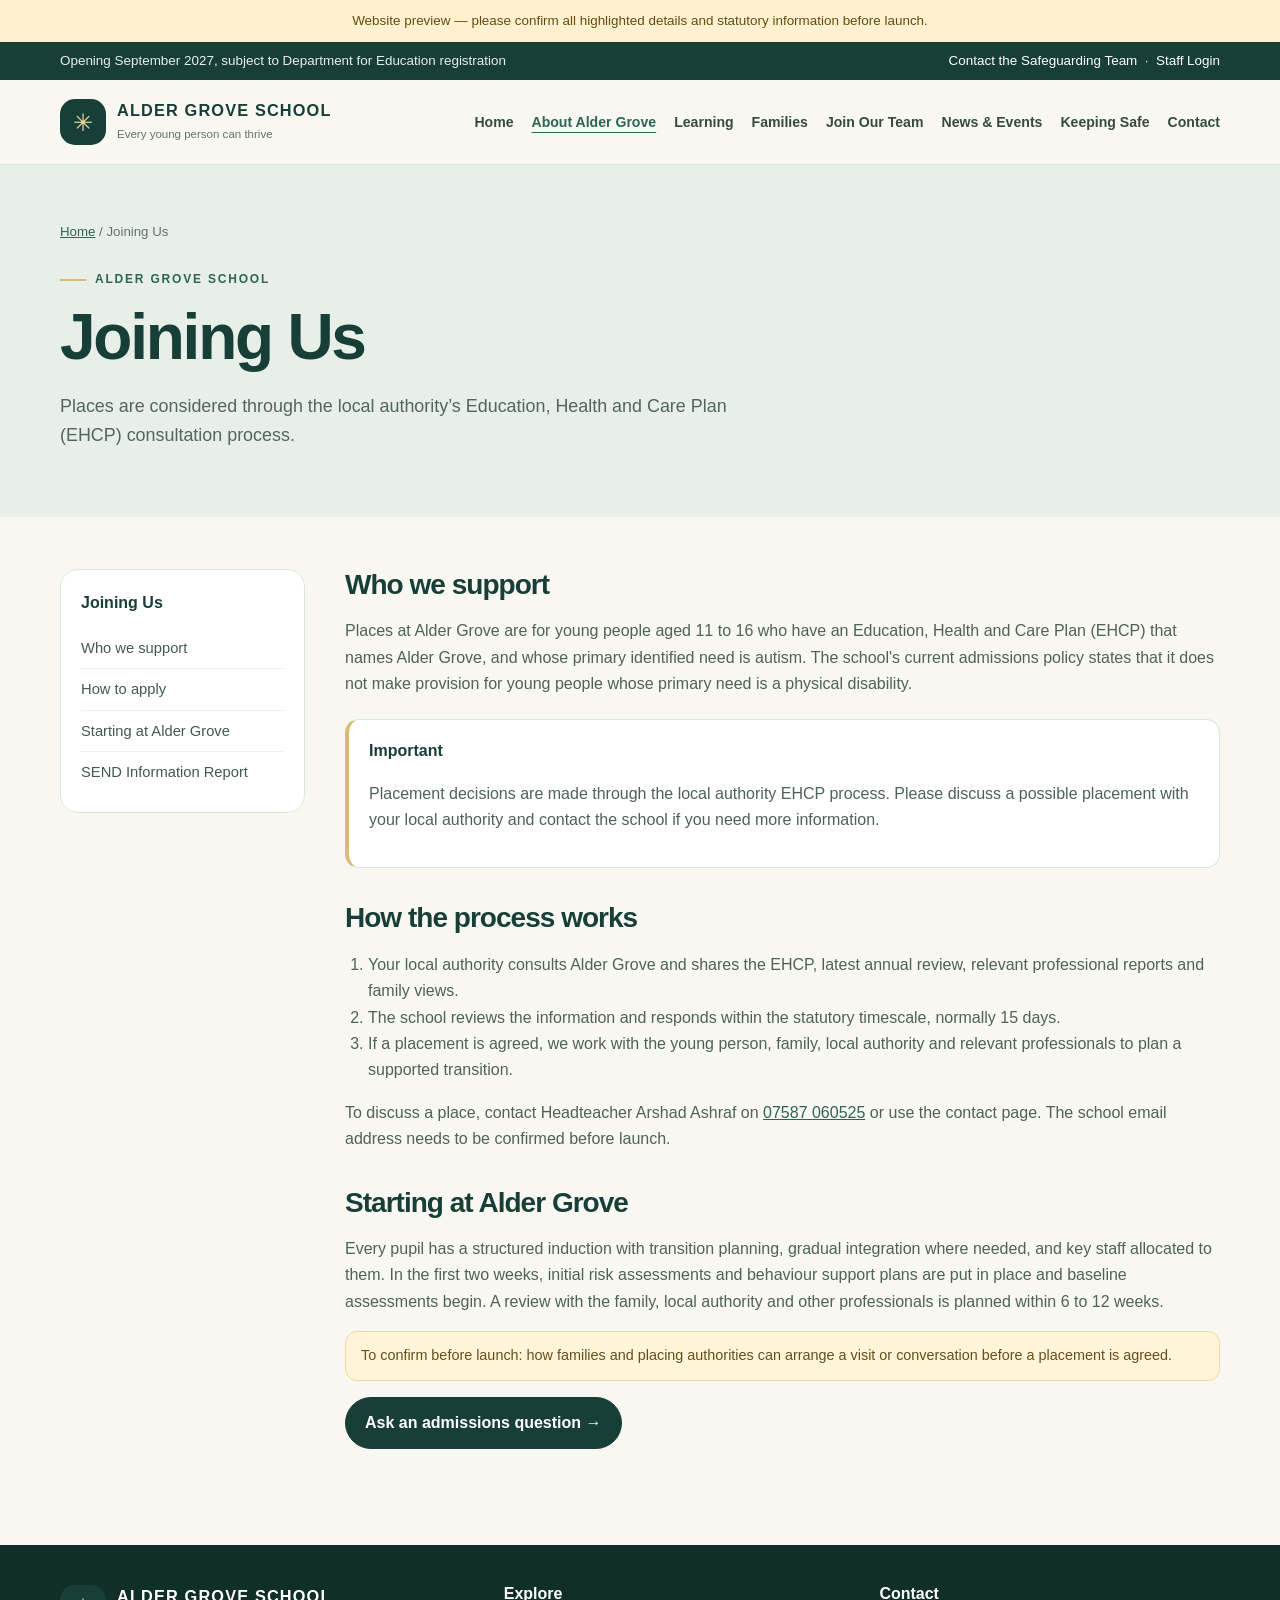
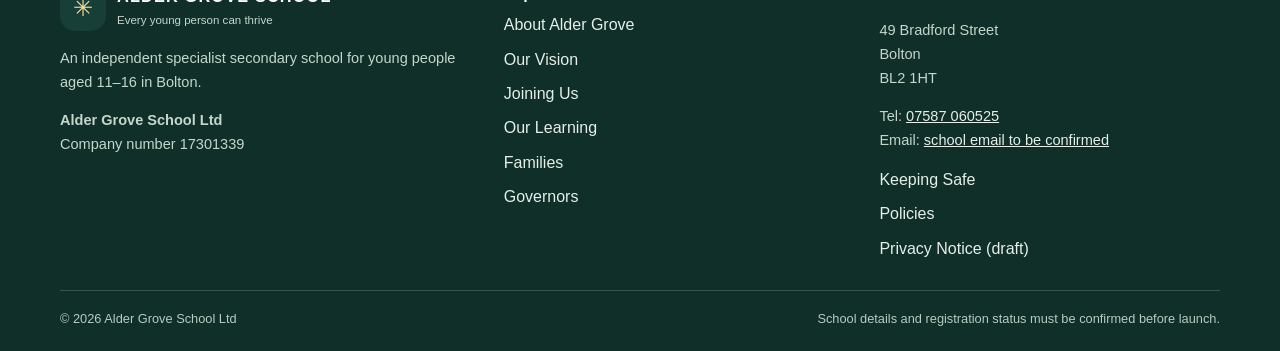
==== admissions.html @ fd889851 "Add files via upload" ====
<!doctype html><html lang="en-GB"><head><meta charset="utf-8"><meta name="viewport" content="width=device-width, initial-scale=1"><meta name="description" content="Alder Grove School in Bolton."><meta name="theme-color" content="#173f37"><title>Joining Us | Alder Grove School</title><link rel="stylesheet" href="style.css"></head><body><a class="skip" href="#main">Skip to main content</a>
<div class="notice">Website preview — please confirm all highlighted details and statutory information before launch.</div>
<div class="topbar"><div class="wrap"><span>Opening September 2027, subject to Department for Education registration</span><span><a href="keeping-safe.html">Contact the Safeguarding Team</a> &nbsp;·&nbsp; <a href="careers.html">Staff Login</a></span></div></div>
<header class="header"><div class="wrap nav">
<a class="brand" href="index.html" aria-label="Alder Grove School home"><span class="crest" aria-hidden="true">✳</span><span><strong>ALDER GROVE SCHOOL</strong><small>Every young person can thrive</small></span></a>
<nav class="navlinks" id="navlinks" aria-label="Main navigation"><a href="index.html">Home</a><a href="our-school.html" aria-current="page">About Alder Grove</a><a href="learning.html">Learning</a><a href="families.html">Families</a><a href="careers.html">Join Our Team</a><a href="news.html">News & Events</a><a href="keeping-safe.html">Keeping Safe</a><a href="contact.html">Contact</a></nav>
<button class="menu-btn" id="menu-btn" aria-expanded="false" aria-controls="navlinks">Menu</button>
</div></header><section class="page-hero"><div class="wrap"><div class="breadcrumbs"><a href="index.html">Home</a> / Joining Us</div><span class="eyebrow">Alder Grove School</span><h1>Joining Us</h1><p class="lead">Places are considered through the local authority’s Education, Health and Care Plan (EHCP) consultation process.</p></div></section><main id="main"><div class="wrap page-layout"><aside class="sidebar"><strong>Joining Us</strong><a href="#eligibility">Who we support</a><a href="#process">How to apply</a><a href="#starting">Starting at Alder Grove</a><a href="policies.html#send">SEND Information Report</a></aside><article class="prose"><h2 id="eligibility">Who we support</h2><p>Places at Alder Grove are for young people aged 11 to 16 who have an Education, Health and Care Plan (EHCP) that names Alder Grove, and whose primary identified need is autism. The school's current admissions policy states that it does not make provision for young people whose primary need is a physical disability.</p><div class="callout"><strong>Important</strong><p>Placement decisions are made through the local authority EHCP process. Please discuss a possible placement with your local authority and contact the school if you need more information.</p></div><h2 id="process">How the process works</h2><ol><li>Your local authority consults Alder Grove and shares the EHCP, latest annual review, relevant professional reports and family views.</li><li>The school reviews the information and responds within the statutory timescale, normally 15 days.</li><li>If a placement is agreed, we work with the young person, family, local authority and relevant professionals to plan a supported transition.</li></ol><p>To discuss a place, contact Headteacher Arshad Ashraf on <a href="tel:07587060525">07587 060525</a> or use the contact page. The school email address needs to be confirmed before launch.</p><h2 id="starting">Starting at Alder Grove</h2><p>Every pupil has a structured induction with transition planning, gradual integration where needed, and key staff allocated to them. In the first two weeks, initial risk assessments and behaviour support plans are put in place and baseline assessments begin. A review with the family, local authority and other professionals is planned within 6 to 12 weeks.</p><div class="placeholder">To confirm before launch: how families and placing authorities can arrange a visit or conversation before a placement is agreed.</div><p><a class="btn" href="contact.html">Ask an admissions question →</a></p></article></div></main><footer class="footer"><div class="wrap">
<div class="footer-grid">
<div><a class="brand" href="index.html"><span class="crest" aria-hidden="true">✳</span><span><strong>ALDER GROVE SCHOOL</strong><small>Every young person can thrive</small></span></a><p>An independent specialist secondary school for young people aged 11–16 in Bolton.</p><p><strong>Alder Grove School Ltd</strong><br>Company number 17301339</p></div>
<div><h3>Explore</h3><div class="footer-links"><a href="our-school.html">About Alder Grove</a><a href="vision.html">Our Vision</a><a href="admissions.html">Joining Us</a><a href="learning.html">Our Learning</a><a href="families.html">Families</a><a href="governors.html">Governors</a></div></div>
<div><h3>Contact</h3><p>49 Bradford Street<br>Bolton<br>BL2 1HT</p><p>Tel: <a href="tel:07587060525">07587 060525</a><br>Email: <a href="contact.html">school email to be confirmed</a></p><div class="footer-links"><a href="keeping-safe.html">Keeping Safe</a><a href="policies.html">Policies</a><a href="privacy.html">Privacy Notice (draft)</a></div></div>
</div><div class="footer-bottom"><span>© <span id="year"></span> Alder Grove School Ltd</span><span>School details and registration status must be confirmed before launch.</span></div></div></footer>
<script>
const b=document.getElementById('menu-btn'),n=document.getElementById('navlinks');
if(b&&n){b.addEventListener('click',()=>{const o=n.classList.toggle('open');b.setAttribute('aria-expanded',String(o));});n.querySelectorAll('a').forEach(a=>a.addEventListener('click',()=>{n.classList.remove('open');b.setAttribute('aria-expanded','false')}));}
document.getElementById('year').textContent=new Date().getFullYear();
</script></body></html>
---- style.css ----
:root{--forest:#173f37;--green:#2d6557;--sage:#e8efe9;--cream:#f8f7f1;--gold:#d9bb76;--ink:#20332e;--muted:#62736c;--white:#fff;--line:#dce5dd;--radius:22px;--shadow:0 18px 45px rgba(23,63,55,.09)}
*{box-sizing:border-box}html{scroll-behavior:smooth}body{margin:0;background:var(--cream);color:var(--ink);font:16px/1.65 -apple-system,BlinkMacSystemFont,"Segoe UI",Roboto,Arial,sans-serif}a{color:var(--green)}a:focus-visible,button:focus-visible{outline:3px solid var(--gold);outline-offset:3px}.wrap{width:min(1160px,calc(100% - 40px));margin:auto}.notice{background:#fff1cf;color:#654b12;text-align:center;padding:10px 18px;font-size:.84rem}.topbar{background:var(--forest);color:#e7efe9;font-size:.84rem}.topbar .wrap{display:flex;justify-content:space-between;gap:12px;flex-wrap:wrap;padding:8px 0}.topbar a{color:#fff;text-decoration:none}.header{position:sticky;top:0;z-index:20;background:rgba(248,247,241,.97);backdrop-filter:blur(12px);border-bottom:1px solid var(--line)}.nav{display:flex;align-items:center;justify-content:space-between;gap:20px;min-height:84px}.brand{display:flex;align-items:center;gap:11px;text-decoration:none;min-width:0}.crest{width:46px;height:46px;border-radius:15px;background:var(--forest);display:grid;place-items:center;color:#f0d99b;font-size:1.5rem;flex:none}.brand strong{display:block;color:var(--forest);font-size:1.02rem;letter-spacing:.07em;line-height:1.2}.brand small{display:block;color:var(--muted);font-size:.72rem;margin-top:4px}.navlinks{display:flex;align-items:center;gap:18px}.navlinks a{font-size:.88rem;font-weight:700;color:#354a42;text-decoration:none}.navlinks a:hover,.navlinks a[aria-current=page]{color:var(--green);text-decoration:underline;text-underline-offset:5px}.menu-btn{display:none;background:transparent;border:1px solid var(--line);border-radius:12px;padding:9px 12px;font:inherit;font-weight:700;color:var(--forest)}.btn{display:inline-flex;align-items:center;justify-content:center;gap:8px;background:var(--forest);color:#fff!important;text-decoration:none;border:1px solid var(--forest);border-radius:999px;padding:12px 19px;font-weight:750}.btn:hover{background:var(--green)}.btn.light{background:transparent;color:var(--forest)!important;border-color:#c8d6cb}.btn.gold{background:var(--gold);border-color:var(--gold);color:var(--forest)!important}.hero{padding:62px 0 70px}.hero-grid{display:grid;grid-template-columns:1.05fr .95fr;align-items:center;gap:48px}.eyebrow{display:inline-flex;gap:9px;align-items:center;text-transform:uppercase;letter-spacing:.15em;font-size:.75rem;font-weight:850;color:var(--green)}.eyebrow:before{content:"";width:26px;height:2px;background:var(--gold)}h1,h2,h3{color:var(--forest);line-height:1.12;letter-spacing:-.035em;margin-top:0}h1{font-size:clamp(2.8rem,5.6vw,5rem);margin:18px 0 20px}h1 em{font-style:normal;color:#668b7a}h2{font-size:clamp(2rem,3.8vw,3.1rem);margin:13px 0 18px}h3{font-size:1.2rem;margin-bottom:9px}.lead{font-size:1.12rem;color:#52665e;max-width:690px}.hero-actions{display:flex;gap:12px;flex-wrap:wrap;margin-top:28px}.hero-image{min-height:420px;border-radius:32px;overflow:hidden;position:relative;background:linear-gradient(140deg,#cbdccf,#91b1a0);box-shadow:var(--shadow)}.hero-image img{width:100%;height:100%;min-height:420px;object-fit:cover;display:block}.hero-image:after{content:"";position:absolute;inset:35% 0 0;background:linear-gradient(transparent,rgba(13,43,35,.62))}.image-label{position:absolute;bottom:22px;left:23px;right:23px;z-index:1;color:#fff}.image-label strong{display:block;font-size:1.25rem}.image-label span{font-size:.9rem}.quicklinks{background:#fff;border-block:1px solid var(--line)}.quicklinks .wrap{display:grid;grid-template-columns:repeat(4,1fr);gap:12px;padding:19px 0}.quicklinks a{display:flex;justify-content:center;align-items:center;gap:8px;border:1px solid var(--line);border-radius:14px;padding:13px 10px;text-decoration:none;font-weight:750;color:var(--forest);font-size:.92rem}.quicklinks a:hover{background:var(--sage)}.latest{padding:24px 0}.latest-card{display:flex;gap:18px;align-items:flex-start;background:#fff;border:1px solid var(--line);border-left:5px solid var(--gold);padding:22px 24px;border-radius:17px}.latest-card strong{display:block;color:var(--forest);font-size:1.08rem}.latest-card p{margin:5px 0 0;color:var(--muted)}.latest-icon{font-size:1.5rem;color:#9d7c36}.section{padding:74px 0}.section.sage{background:var(--sage)}.section.white{background:#fff}.section-head{max-width:700px;margin:0 auto 35px;text-align:center}.section-head p{color:var(--muted)}.cards{display:grid;grid-template-columns:repeat(3,1fr);gap:17px}.card{background:#fff;border:1px solid var(--line);border-radius:var(--radius);padding:26px;box-shadow:0 5px 20px rgba(23,63,55,.025)}.card .icon{width:48px;height:48px;display:grid;place-items:center;border-radius:15px;background:var(--sage);color:var(--forest);font-size:1.35rem;margin-bottom:18px}.card p{color:var(--muted);margin-bottom:0}.values{display:grid;grid-template-columns:repeat(5,1fr);gap:12px}.value{background:#fff;border:1px solid var(--line);border-radius:18px;padding:20px 16px}.value .number{font-size:.75rem;font-weight:850;color:#9a7b39;letter-spacing:.12em}.value h3{margin:9px 0;font-size:1.08rem}.value p{font-size:.88rem;color:var(--muted);margin:0}.split{display:grid;grid-template-columns:.9fr 1.1fr;gap:45px;align-items:center}.split-img{min-height:340px;border-radius:28px;overflow:hidden;background:#d4e2d6}.split-img img{width:100%;height:100%;min-height:340px;object-fit:cover;display:block}.split-copy p{color:var(--muted)}.checklist{list-style:none;padding:0;display:grid;gap:12px}.checklist li{display:flex;gap:10px}.checklist li:before{content:"✓";display:grid;place-items:center;flex:none;width:23px;height:23px;background:var(--sage);border-radius:50%;color:var(--forest);font-weight:800}.cta{background:var(--forest);color:#fff;border-radius:28px;padding:36px;display:flex;justify-content:space-between;gap:24px;align-items:center}.cta h2{color:#fff;margin-bottom:10px}.cta p{color:#d4e1d9;margin:0;max-width:700px}.page-hero{background:var(--sage);padding:56px 0 48px}.page-hero h1{font-size:clamp(2.5rem,5vw,4.3rem);margin:12px 0 14px}.breadcrumbs{font-size:.83rem;color:var(--muted);margin-bottom:20px}.breadcrumbs a{color:var(--green)}.page-layout{display:grid;grid-template-columns:245px 1fr;gap:40px;padding:52px 0 80px}.sidebar{align-self:start;position:sticky;top:110px;background:#fff;border:1px solid var(--line);border-radius:18px;padding:20px}.sidebar strong{display:block;color:var(--forest);margin-bottom:12px}.sidebar a{display:block;padding:8px 0;color:#435a50;text-decoration:none;font-size:.92rem;border-bottom:1px solid #edf1ed}.sidebar a:last-child{border:0}.sidebar a:hover{color:var(--green)}.prose{min-width:0}.prose h2{font-size:1.75rem;margin-top:34px}.prose h2:first-child{margin-top:0}.prose h3{margin-top:25px}.prose p,.prose li{color:#4e6259}.prose ul,.prose ol{padding-left:23px}.callout{background:#fff;border:1px solid var(--line);border-left:4px solid var(--gold);border-radius:14px;padding:18px 20px;margin:22px 0}.callout strong{color:var(--forest)}.placeholder{background:#fff4d8;border:1px solid #ead9a6;color:#644f1d;border-radius:12px;padding:12px 15px;font-size:.9rem}.contact-grid{display:grid;grid-template-columns:.8fr 1.2fr;gap:35px}.contact-item{display:flex;gap:13px;margin:20px 0}.contact-item .icon{width:40px;height:40px;display:grid;place-items:center;background:var(--sage);border-radius:13px;flex:none}.contact-item strong{display:block;color:var(--forest)}.contact-item span{color:var(--muted)}form{background:#fff;border:1px solid var(--line);border-radius:22px;padding:26px;box-shadow:var(--shadow)}.form-grid{display:grid;grid-template-columns:1fr 1fr;gap:15px}label{display:block;font-size:.88rem;font-weight:750;color:var(--forest);margin-bottom:6px}input,textarea,select{width:100%;font:inherit;border:1px solid #cedbd1;background:#fcfdfb;border-radius:11px;padding:12px;color:var(--ink)}textarea{min-height:120px;resize:vertical}.full{grid-column:1/-1}.form-note{font-size:.8rem;color:var(--muted)}.map{width:100%;height:310px;border:0;border-radius:20px}.footer{background:#102f29;color:#e6eee8;padding:40px 0 22px}.footer-grid{display:grid;grid-template-columns:1.2fr 1fr 1fr;gap:35px;padding-bottom:28px}.footer .brand strong{color:#fff}.footer .brand small{color:#c5d6cb}.footer p,.footer li{color:#c5d6cb;font-size:.91rem}.footer a{color:#e6eee8}.footer h3{color:#fff;font-size:1rem;letter-spacing:0}.footer-links{display:grid;gap:8px}.footer-links a{text-decoration:none}.footer-bottom{border-top:1px solid rgba(255,255,255,.17);padding-top:17px;display:flex;justify-content:space-between;gap:15px;flex-wrap:wrap;color:#b7cbc0;font-size:.8rem}.skip{position:absolute;left:-999px;top:8px;background:#fff;color:#000;padding:10px;z-index:100}.skip:focus{left:10px}.muted{color:var(--muted)}.small{font-size:.88rem}.doc-list{display:grid;grid-template-columns:repeat(2,1fr);gap:12px}.doc{display:flex;align-items:center;justify-content:space-between;gap:12px;border:1px solid var(--line);background:#fff;padding:15px 17px;border-radius:13px;color:var(--forest);text-decoration:none;font-weight:700}.doc span{font-size:.8rem;color:var(--muted);font-weight:500}.doc.disabled{opacity:.7;cursor:default}.tag{display:inline-block;background:#e7eee8;color:var(--forest);padding:5px 10px;border-radius:999px;font-size:.78rem;font-weight:800}
@media(max-width:950px){.navlinks{gap:10px}.navlinks a{font-size:.8rem}.cards{grid-template-columns:1fr 1fr}.values{grid-template-columns:repeat(3,1fr)}.page-layout{grid-template-columns:210px 1fr;gap:25px}}
@media(max-width:760px){.wrap{width:calc(100% - 30px)}.nav{min-height:74px}.menu-btn{display:block}.navlinks{display:none;position:absolute;top:100%;left:0;right:0;padding:16px 20px 22px;background:var(--cream);border-bottom:1px solid var(--line);align-items:stretch;flex-direction:column;gap:0}.navlinks.open{display:flex}.navlinks a{padding:10px 0;border-bottom:1px solid var(--line);font-size:.95rem}.hero{padding:40px 0 48px}.hero-grid,.split,.contact-grid{grid-template-columns:1fr;gap:28px}.hero-image,.hero-image img{min-height:320px}.quicklinks .wrap{grid-template-columns:1fr 1fr}.section{padding:55px 0}.cards{grid-template-columns:1fr}.values{grid-template-columns:1fr 1fr}.cta{align-items:flex-start;flex-direction:column;padding:27px}.page-layout{grid-template-columns:1fr;padding-top:28px}.sidebar{position:static}.sidebar a{display:inline-block;margin-right:12px;border:0}.footer-grid{grid-template-columns:1fr 1fr}.footer-grid>div:first-child{grid-column:1/-1}.doc-list{grid-template-columns:1fr}}
@media(max-width:480px){.topbar .wrap{font-size:.75rem}.brand strong{font-size:.86rem}.brand small{font-size:.66rem}.crest{width:40px;height:40px}.quicklinks a{font-size:.83rem;padding:11px 6px}.values{grid-template-columns:1fr}.form-grid{grid-template-columns:1fr}.full{grid-column:auto}.footer-grid{grid-template-columns:1fr}.footer-grid>div:first-child{grid-column:auto}.latest-card{padding:17px}.page-hero{padding:38px 0}.page-hero h1{font-size:2.65rem}}
@media(prefers-reduced-motion:reduce){html{scroll-behavior:auto}}
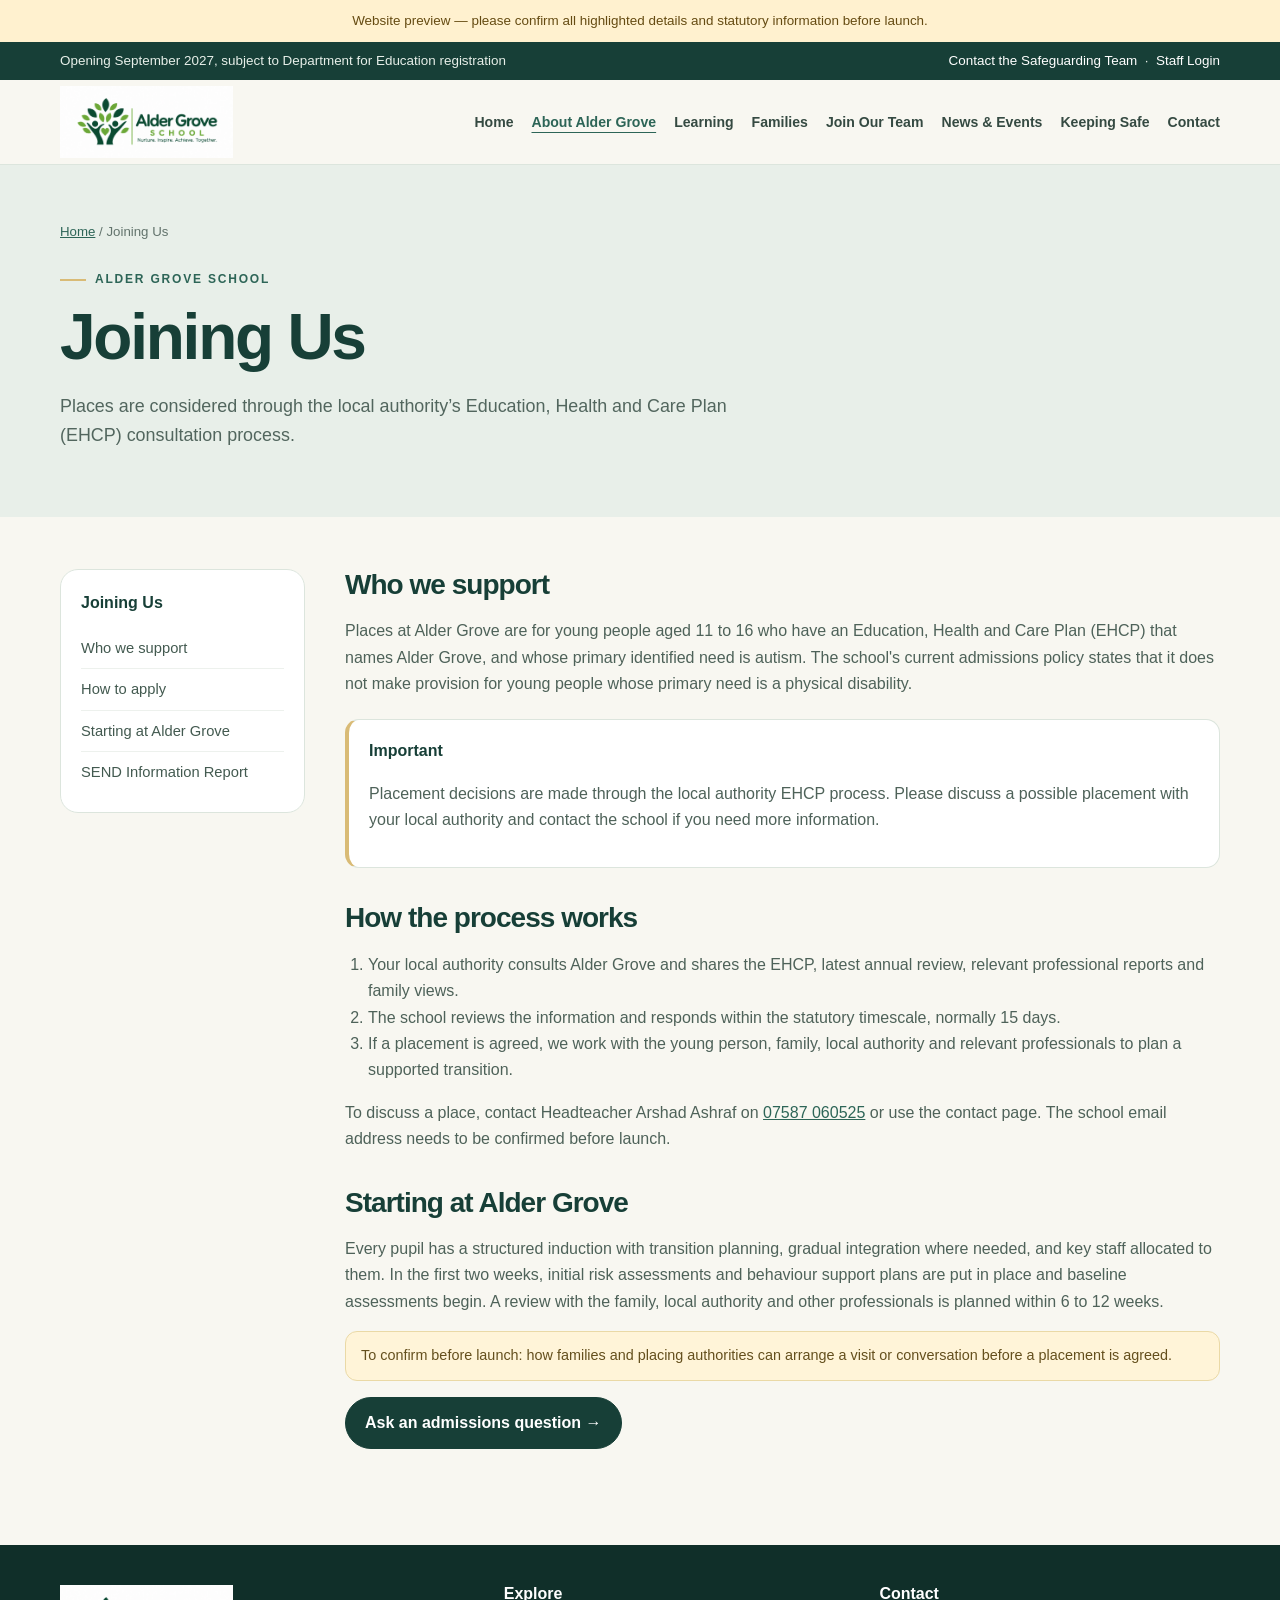
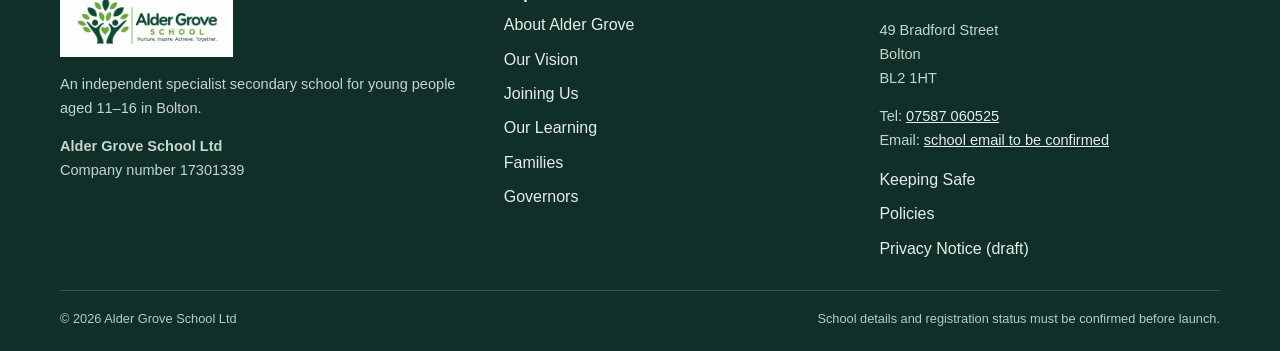
==== commit cd3b3755: "Add files via upload" ====
--- a/admissions.html
+++ b/admissions.html
@@ -2,12 +2,12 @@
 <div class="notice">Website preview — please confirm all highlighted details and statutory information before launch.</div>
 <div class="topbar"><div class="wrap"><span>Opening September 2027, subject to Department for Education registration</span><span><a href="keeping-safe.html">Contact the Safeguarding Team</a> &nbsp;·&nbsp; <a href="careers.html">Staff Login</a></span></div></div>
 <header class="header"><div class="wrap nav">
-<a class="brand" href="index.html" aria-label="Alder Grove School home"><span class="crest" aria-hidden="true">✳</span><span><strong>ALDER GROVE SCHOOL</strong><small>Every young person can thrive</small></span></a>
+<a class="brand" href="index.html" aria-label="Alder Grove School home"><img class="school-logo" src="alder-grove-logo.jpg" alt="Alder Grove School — Nurture. Inspire. Achieve. Together."></a>
 <nav class="navlinks" id="navlinks" aria-label="Main navigation"><a href="index.html">Home</a><a href="our-school.html" aria-current="page">About Alder Grove</a><a href="learning.html">Learning</a><a href="families.html">Families</a><a href="careers.html">Join Our Team</a><a href="news.html">News & Events</a><a href="keeping-safe.html">Keeping Safe</a><a href="contact.html">Contact</a></nav>
 <button class="menu-btn" id="menu-btn" aria-expanded="false" aria-controls="navlinks">Menu</button>
 </div></header><section class="page-hero"><div class="wrap"><div class="breadcrumbs"><a href="index.html">Home</a> / Joining Us</div><span class="eyebrow">Alder Grove School</span><h1>Joining Us</h1><p class="lead">Places are considered through the local authority’s Education, Health and Care Plan (EHCP) consultation process.</p></div></section><main id="main"><div class="wrap page-layout"><aside class="sidebar"><strong>Joining Us</strong><a href="#eligibility">Who we support</a><a href="#process">How to apply</a><a href="#starting">Starting at Alder Grove</a><a href="policies.html#send">SEND Information Report</a></aside><article class="prose"><h2 id="eligibility">Who we support</h2><p>Places at Alder Grove are for young people aged 11 to 16 who have an Education, Health and Care Plan (EHCP) that names Alder Grove, and whose primary identified need is autism. The school's current admissions policy states that it does not make provision for young people whose primary need is a physical disability.</p><div class="callout"><strong>Important</strong><p>Placement decisions are made through the local authority EHCP process. Please discuss a possible placement with your local authority and contact the school if you need more information.</p></div><h2 id="process">How the process works</h2><ol><li>Your local authority consults Alder Grove and shares the EHCP, latest annual review, relevant professional reports and family views.</li><li>The school reviews the information and responds within the statutory timescale, normally 15 days.</li><li>If a placement is agreed, we work with the young person, family, local authority and relevant professionals to plan a supported transition.</li></ol><p>To discuss a place, contact Headteacher Arshad Ashraf on <a href="tel:07587060525">07587 060525</a> or use the contact page. The school email address needs to be confirmed before launch.</p><h2 id="starting">Starting at Alder Grove</h2><p>Every pupil has a structured induction with transition planning, gradual integration where needed, and key staff allocated to them. In the first two weeks, initial risk assessments and behaviour support plans are put in place and baseline assessments begin. A review with the family, local authority and other professionals is planned within 6 to 12 weeks.</p><div class="placeholder">To confirm before launch: how families and placing authorities can arrange a visit or conversation before a placement is agreed.</div><p><a class="btn" href="contact.html">Ask an admissions question →</a></p></article></div></main><footer class="footer"><div class="wrap">
 <div class="footer-grid">
-<div><a class="brand" href="index.html"><span class="crest" aria-hidden="true">✳</span><span><strong>ALDER GROVE SCHOOL</strong><small>Every young person can thrive</small></span></a><p>An independent specialist secondary school for young people aged 11–16 in Bolton.</p><p><strong>Alder Grove School Ltd</strong><br>Company number 17301339</p></div>
+<div><a class="brand" href="index.html"><img class="school-logo" src="alder-grove-logo.jpg" alt="Alder Grove School — Nurture. Inspire. Achieve. Together."></a><p>An independent specialist secondary school for young people aged 11–16 in Bolton.</p><p><strong>Alder Grove School Ltd</strong><br>Company number 17301339</p></div>
 <div><h3>Explore</h3><div class="footer-links"><a href="our-school.html">About Alder Grove</a><a href="vision.html">Our Vision</a><a href="admissions.html">Joining Us</a><a href="learning.html">Our Learning</a><a href="families.html">Families</a><a href="governors.html">Governors</a></div></div>
 <div><h3>Contact</h3><p>49 Bradford Street<br>Bolton<br>BL2 1HT</p><p>Tel: <a href="tel:07587060525">07587 060525</a><br>Email: <a href="contact.html">school email to be confirmed</a></p><div class="footer-links"><a href="keeping-safe.html">Keeping Safe</a><a href="policies.html">Policies</a><a href="privacy.html">Privacy Notice (draft)</a></div></div>
 </div><div class="footer-bottom"><span>© <span id="year"></span> Alder Grove School Ltd</span><span>School details and registration status must be confirmed before launch.</span></div></div></footer>
--- a/style.css
+++ b/style.css
@@ -1,6 +1,6 @@
 :root{--forest:#173f37;--green:#2d6557;--sage:#e8efe9;--cream:#f8f7f1;--gold:#d9bb76;--ink:#20332e;--muted:#62736c;--white:#fff;--line:#dce5dd;--radius:22px;--shadow:0 18px 45px rgba(23,63,55,.09)}
-*{box-sizing:border-box}html{scroll-behavior:smooth}body{margin:0;background:var(--cream);color:var(--ink);font:16px/1.65 -apple-system,BlinkMacSystemFont,"Segoe UI",Roboto,Arial,sans-serif}a{color:var(--green)}a:focus-visible,button:focus-visible{outline:3px solid var(--gold);outline-offset:3px}.wrap{width:min(1160px,calc(100% - 40px));margin:auto}.notice{background:#fff1cf;color:#654b12;text-align:center;padding:10px 18px;font-size:.84rem}.topbar{background:var(--forest);color:#e7efe9;font-size:.84rem}.topbar .wrap{display:flex;justify-content:space-between;gap:12px;flex-wrap:wrap;padding:8px 0}.topbar a{color:#fff;text-decoration:none}.header{position:sticky;top:0;z-index:20;background:rgba(248,247,241,.97);backdrop-filter:blur(12px);border-bottom:1px solid var(--line)}.nav{display:flex;align-items:center;justify-content:space-between;gap:20px;min-height:84px}.brand{display:flex;align-items:center;gap:11px;text-decoration:none;min-width:0}.crest{width:46px;height:46px;border-radius:15px;background:var(--forest);display:grid;place-items:center;color:#f0d99b;font-size:1.5rem;flex:none}.brand strong{display:block;color:var(--forest);font-size:1.02rem;letter-spacing:.07em;line-height:1.2}.brand small{display:block;color:var(--muted);font-size:.72rem;margin-top:4px}.navlinks{display:flex;align-items:center;gap:18px}.navlinks a{font-size:.88rem;font-weight:700;color:#354a42;text-decoration:none}.navlinks a:hover,.navlinks a[aria-current=page]{color:var(--green);text-decoration:underline;text-underline-offset:5px}.menu-btn{display:none;background:transparent;border:1px solid var(--line);border-radius:12px;padding:9px 12px;font:inherit;font-weight:700;color:var(--forest)}.btn{display:inline-flex;align-items:center;justify-content:center;gap:8px;background:var(--forest);color:#fff!important;text-decoration:none;border:1px solid var(--forest);border-radius:999px;padding:12px 19px;font-weight:750}.btn:hover{background:var(--green)}.btn.light{background:transparent;color:var(--forest)!important;border-color:#c8d6cb}.btn.gold{background:var(--gold);border-color:var(--gold);color:var(--forest)!important}.hero{padding:62px 0 70px}.hero-grid{display:grid;grid-template-columns:1.05fr .95fr;align-items:center;gap:48px}.eyebrow{display:inline-flex;gap:9px;align-items:center;text-transform:uppercase;letter-spacing:.15em;font-size:.75rem;font-weight:850;color:var(--green)}.eyebrow:before{content:"";width:26px;height:2px;background:var(--gold)}h1,h2,h3{color:var(--forest);line-height:1.12;letter-spacing:-.035em;margin-top:0}h1{font-size:clamp(2.8rem,5.6vw,5rem);margin:18px 0 20px}h1 em{font-style:normal;color:#668b7a}h2{font-size:clamp(2rem,3.8vw,3.1rem);margin:13px 0 18px}h3{font-size:1.2rem;margin-bottom:9px}.lead{font-size:1.12rem;color:#52665e;max-width:690px}.hero-actions{display:flex;gap:12px;flex-wrap:wrap;margin-top:28px}.hero-image{min-height:420px;border-radius:32px;overflow:hidden;position:relative;background:linear-gradient(140deg,#cbdccf,#91b1a0);box-shadow:var(--shadow)}.hero-image img{width:100%;height:100%;min-height:420px;object-fit:cover;display:block}.hero-image:after{content:"";position:absolute;inset:35% 0 0;background:linear-gradient(transparent,rgba(13,43,35,.62))}.image-label{position:absolute;bottom:22px;left:23px;right:23px;z-index:1;color:#fff}.image-label strong{display:block;font-size:1.25rem}.image-label span{font-size:.9rem}.quicklinks{background:#fff;border-block:1px solid var(--line)}.quicklinks .wrap{display:grid;grid-template-columns:repeat(4,1fr);gap:12px;padding:19px 0}.quicklinks a{display:flex;justify-content:center;align-items:center;gap:8px;border:1px solid var(--line);border-radius:14px;padding:13px 10px;text-decoration:none;font-weight:750;color:var(--forest);font-size:.92rem}.quicklinks a:hover{background:var(--sage)}.latest{padding:24px 0}.latest-card{display:flex;gap:18px;align-items:flex-start;background:#fff;border:1px solid var(--line);border-left:5px solid var(--gold);padding:22px 24px;border-radius:17px}.latest-card strong{display:block;color:var(--forest);font-size:1.08rem}.latest-card p{margin:5px 0 0;color:var(--muted)}.latest-icon{font-size:1.5rem;color:#9d7c36}.section{padding:74px 0}.section.sage{background:var(--sage)}.section.white{background:#fff}.section-head{max-width:700px;margin:0 auto 35px;text-align:center}.section-head p{color:var(--muted)}.cards{display:grid;grid-template-columns:repeat(3,1fr);gap:17px}.card{background:#fff;border:1px solid var(--line);border-radius:var(--radius);padding:26px;box-shadow:0 5px 20px rgba(23,63,55,.025)}.card .icon{width:48px;height:48px;display:grid;place-items:center;border-radius:15px;background:var(--sage);color:var(--forest);font-size:1.35rem;margin-bottom:18px}.card p{color:var(--muted);margin-bottom:0}.values{display:grid;grid-template-columns:repeat(5,1fr);gap:12px}.value{background:#fff;border:1px solid var(--line);border-radius:18px;padding:20px 16px}.value .number{font-size:.75rem;font-weight:850;color:#9a7b39;letter-spacing:.12em}.value h3{margin:9px 0;font-size:1.08rem}.value p{font-size:.88rem;color:var(--muted);margin:0}.split{display:grid;grid-template-columns:.9fr 1.1fr;gap:45px;align-items:center}.split-img{min-height:340px;border-radius:28px;overflow:hidden;background:#d4e2d6}.split-img img{width:100%;height:100%;min-height:340px;object-fit:cover;display:block}.split-copy p{color:var(--muted)}.checklist{list-style:none;padding:0;display:grid;gap:12px}.checklist li{display:flex;gap:10px}.checklist li:before{content:"✓";display:grid;place-items:center;flex:none;width:23px;height:23px;background:var(--sage);border-radius:50%;color:var(--forest);font-weight:800}.cta{background:var(--forest);color:#fff;border-radius:28px;padding:36px;display:flex;justify-content:space-between;gap:24px;align-items:center}.cta h2{color:#fff;margin-bottom:10px}.cta p{color:#d4e1d9;margin:0;max-width:700px}.page-hero{background:var(--sage);padding:56px 0 48px}.page-hero h1{font-size:clamp(2.5rem,5vw,4.3rem);margin:12px 0 14px}.breadcrumbs{font-size:.83rem;color:var(--muted);margin-bottom:20px}.breadcrumbs a{color:var(--green)}.page-layout{display:grid;grid-template-columns:245px 1fr;gap:40px;padding:52px 0 80px}.sidebar{align-self:start;position:sticky;top:110px;background:#fff;border:1px solid var(--line);border-radius:18px;padding:20px}.sidebar strong{display:block;color:var(--forest);margin-bottom:12px}.sidebar a{display:block;padding:8px 0;color:#435a50;text-decoration:none;font-size:.92rem;border-bottom:1px solid #edf1ed}.sidebar a:last-child{border:0}.sidebar a:hover{color:var(--green)}.prose{min-width:0}.prose h2{font-size:1.75rem;margin-top:34px}.prose h2:first-child{margin-top:0}.prose h3{margin-top:25px}.prose p,.prose li{color:#4e6259}.prose ul,.prose ol{padding-left:23px}.callout{background:#fff;border:1px solid var(--line);border-left:4px solid var(--gold);border-radius:14px;padding:18px 20px;margin:22px 0}.callout strong{color:var(--forest)}.placeholder{background:#fff4d8;border:1px solid #ead9a6;color:#644f1d;border-radius:12px;padding:12px 15px;font-size:.9rem}.contact-grid{display:grid;grid-template-columns:.8fr 1.2fr;gap:35px}.contact-item{display:flex;gap:13px;margin:20px 0}.contact-item .icon{width:40px;height:40px;display:grid;place-items:center;background:var(--sage);border-radius:13px;flex:none}.contact-item strong{display:block;color:var(--forest)}.contact-item span{color:var(--muted)}form{background:#fff;border:1px solid var(--line);border-radius:22px;padding:26px;box-shadow:var(--shadow)}.form-grid{display:grid;grid-template-columns:1fr 1fr;gap:15px}label{display:block;font-size:.88rem;font-weight:750;color:var(--forest);margin-bottom:6px}input,textarea,select{width:100%;font:inherit;border:1px solid #cedbd1;background:#fcfdfb;border-radius:11px;padding:12px;color:var(--ink)}textarea{min-height:120px;resize:vertical}.full{grid-column:1/-1}.form-note{font-size:.8rem;color:var(--muted)}.map{width:100%;height:310px;border:0;border-radius:20px}.footer{background:#102f29;color:#e6eee8;padding:40px 0 22px}.footer-grid{display:grid;grid-template-columns:1.2fr 1fr 1fr;gap:35px;padding-bottom:28px}.footer .brand strong{color:#fff}.footer .brand small{color:#c5d6cb}.footer p,.footer li{color:#c5d6cb;font-size:.91rem}.footer a{color:#e6eee8}.footer h3{color:#fff;font-size:1rem;letter-spacing:0}.footer-links{display:grid;gap:8px}.footer-links a{text-decoration:none}.footer-bottom{border-top:1px solid rgba(255,255,255,.17);padding-top:17px;display:flex;justify-content:space-between;gap:15px;flex-wrap:wrap;color:#b7cbc0;font-size:.8rem}.skip{position:absolute;left:-999px;top:8px;background:#fff;color:#000;padding:10px;z-index:100}.skip:focus{left:10px}.muted{color:var(--muted)}.small{font-size:.88rem}.doc-list{display:grid;grid-template-columns:repeat(2,1fr);gap:12px}.doc{display:flex;align-items:center;justify-content:space-between;gap:12px;border:1px solid var(--line);background:#fff;padding:15px 17px;border-radius:13px;color:var(--forest);text-decoration:none;font-weight:700}.doc span{font-size:.8rem;color:var(--muted);font-weight:500}.doc.disabled{opacity:.7;cursor:default}.tag{display:inline-block;background:#e7eee8;color:var(--forest);padding:5px 10px;border-radius:999px;font-size:.78rem;font-weight:800}
+*{box-sizing:border-box}html{scroll-behavior:smooth}body{margin:0;background:var(--cream);color:var(--ink);font:16px/1.65 -apple-system,BlinkMacSystemFont,"Segoe UI",Roboto,Arial,sans-serif}a{color:var(--green)}a:focus-visible,button:focus-visible{outline:3px solid var(--gold);outline-offset:3px}.wrap{width:min(1160px,calc(100% - 40px));margin:auto}.notice{background:#fff1cf;color:#654b12;text-align:center;padding:10px 18px;font-size:.84rem}.topbar{background:var(--forest);color:#e7efe9;font-size:.84rem}.topbar .wrap{display:flex;justify-content:space-between;gap:12px;flex-wrap:wrap;padding:8px 0}.topbar a{color:#fff;text-decoration:none}.header{position:sticky;top:0;z-index:20;background:rgba(248,247,241,.97);backdrop-filter:blur(12px);border-bottom:1px solid var(--line)}.nav{display:flex;align-items:center;justify-content:space-between;gap:20px;min-height:84px}.brand{display:flex;align-items:center;gap:11px;text-decoration:none;min-width:0}.school-logo{display:block;width:clamp(190px,22vw,270px);height:auto;max-height:72px;object-fit:contain;object-position:left center;flex:none}.brand strong{display:block;color:var(--forest);font-size:1.02rem;letter-spacing:.07em;line-height:1.2}.brand small{display:block;color:var(--muted);font-size:.72rem;margin-top:4px}.navlinks{display:flex;align-items:center;gap:18px}.navlinks a{font-size:.88rem;font-weight:700;color:#354a42;text-decoration:none}.navlinks a:hover,.navlinks a[aria-current=page]{color:var(--green);text-decoration:underline;text-underline-offset:5px}.menu-btn{display:none;background:transparent;border:1px solid var(--line);border-radius:12px;padding:9px 12px;font:inherit;font-weight:700;color:var(--forest)}.btn{display:inline-flex;align-items:center;justify-content:center;gap:8px;background:var(--forest);color:#fff!important;text-decoration:none;border:1px solid var(--forest);border-radius:999px;padding:12px 19px;font-weight:750}.btn:hover{background:var(--green)}.btn.light{background:transparent;color:var(--forest)!important;border-color:#c8d6cb}.btn.gold{background:var(--gold);border-color:var(--gold);color:var(--forest)!important}.hero{padding:62px 0 70px}.hero-grid{display:grid;grid-template-columns:1.05fr .95fr;align-items:center;gap:48px}.eyebrow{display:inline-flex;gap:9px;align-items:center;text-transform:uppercase;letter-spacing:.15em;font-size:.75rem;font-weight:850;color:var(--green)}.eyebrow:before{content:"";width:26px;height:2px;background:var(--gold)}h1,h2,h3{color:var(--forest);line-height:1.12;letter-spacing:-.035em;margin-top:0}h1{font-size:clamp(2.8rem,5.6vw,5rem);margin:18px 0 20px}h1 em{font-style:normal;color:#668b7a}h2{font-size:clamp(2rem,3.8vw,3.1rem);margin:13px 0 18px}h3{font-size:1.2rem;margin-bottom:9px}.lead{font-size:1.12rem;color:#52665e;max-width:690px}.hero-actions{display:flex;gap:12px;flex-wrap:wrap;margin-top:28px}.hero-image{min-height:420px;border-radius:32px;overflow:hidden;position:relative;background:linear-gradient(140deg,#cbdccf,#91b1a0);box-shadow:var(--shadow)}.hero-image img{width:100%;height:100%;min-height:420px;object-fit:cover;display:block}.hero-image:after{content:"";position:absolute;inset:35% 0 0;background:linear-gradient(transparent,rgba(13,43,35,.62))}.image-label{position:absolute;bottom:22px;left:23px;right:23px;z-index:1;color:#fff}.image-label strong{display:block;font-size:1.25rem}.image-label span{font-size:.9rem}.quicklinks{background:#fff;border-block:1px solid var(--line)}.quicklinks .wrap{display:grid;grid-template-columns:repeat(4,1fr);gap:12px;padding:19px 0}.quicklinks a{display:flex;justify-content:center;align-items:center;gap:8px;border:1px solid var(--line);border-radius:14px;padding:13px 10px;text-decoration:none;font-weight:750;color:var(--forest);font-size:.92rem}.quicklinks a:hover{background:var(--sage)}.latest{padding:24px 0}.latest-card{display:flex;gap:18px;align-items:flex-start;background:#fff;border:1px solid var(--line);border-left:5px solid var(--gold);padding:22px 24px;border-radius:17px}.latest-card strong{display:block;color:var(--forest);font-size:1.08rem}.latest-card p{margin:5px 0 0;color:var(--muted)}.latest-icon{font-size:1.5rem;color:#9d7c36}.section{padding:74px 0}.section.sage{background:var(--sage)}.section.white{background:#fff}.section-head{max-width:700px;margin:0 auto 35px;text-align:center}.section-head p{color:var(--muted)}.cards{display:grid;grid-template-columns:repeat(3,1fr);gap:17px}.card{background:#fff;border:1px solid var(--line);border-radius:var(--radius);padding:26px;box-shadow:0 5px 20px rgba(23,63,55,.025)}.card .icon{width:48px;height:48px;display:grid;place-items:center;border-radius:15px;background:var(--sage);color:var(--forest);font-size:1.35rem;margin-bottom:18px}.card p{color:var(--muted);margin-bottom:0}.values{display:grid;grid-template-columns:repeat(5,1fr);gap:12px}.value{background:#fff;border:1px solid var(--line);border-radius:18px;padding:20px 16px}.value .number{font-size:.75rem;font-weight:850;color:#9a7b39;letter-spacing:.12em}.value h3{margin:9px 0;font-size:1.08rem}.value p{font-size:.88rem;color:var(--muted);margin:0}.split{display:grid;grid-template-columns:.9fr 1.1fr;gap:45px;align-items:center}.split-img{min-height:340px;border-radius:28px;overflow:hidden;background:#d4e2d6}.split-img img{width:100%;height:100%;min-height:340px;object-fit:cover;display:block}.split-copy p{color:var(--muted)}.checklist{list-style:none;padding:0;display:grid;gap:12px}.checklist li{display:flex;gap:10px}.checklist li:before{content:"✓";display:grid;place-items:center;flex:none;width:23px;height:23px;background:var(--sage);border-radius:50%;color:var(--forest);font-weight:800}.cta{background:var(--forest);color:#fff;border-radius:28px;padding:36px;display:flex;justify-content:space-between;gap:24px;align-items:center}.cta h2{color:#fff;margin-bottom:10px}.cta p{color:#d4e1d9;margin:0;max-width:700px}.page-hero{background:var(--sage);padding:56px 0 48px}.page-hero h1{font-size:clamp(2.5rem,5vw,4.3rem);margin:12px 0 14px}.breadcrumbs{font-size:.83rem;color:var(--muted);margin-bottom:20px}.breadcrumbs a{color:var(--green)}.page-layout{display:grid;grid-template-columns:245px 1fr;gap:40px;padding:52px 0 80px}.sidebar{align-self:start;position:sticky;top:110px;background:#fff;border:1px solid var(--line);border-radius:18px;padding:20px}.sidebar strong{display:block;color:var(--forest);margin-bottom:12px}.sidebar a{display:block;padding:8px 0;color:#435a50;text-decoration:none;font-size:.92rem;border-bottom:1px solid #edf1ed}.sidebar a:last-child{border:0}.sidebar a:hover{color:var(--green)}.prose{min-width:0}.prose h2{font-size:1.75rem;margin-top:34px}.prose h2:first-child{margin-top:0}.prose h3{margin-top:25px}.prose p,.prose li{color:#4e6259}.prose ul,.prose ol{padding-left:23px}.callout{background:#fff;border:1px solid var(--line);border-left:4px solid var(--gold);border-radius:14px;padding:18px 20px;margin:22px 0}.callout strong{color:var(--forest)}.placeholder{background:#fff4d8;border:1px solid #ead9a6;color:#644f1d;border-radius:12px;padding:12px 15px;font-size:.9rem}.contact-grid{display:grid;grid-template-columns:.8fr 1.2fr;gap:35px}.contact-item{display:flex;gap:13px;margin:20px 0}.contact-item .icon{width:40px;height:40px;display:grid;place-items:center;background:var(--sage);border-radius:13px;flex:none}.contact-item strong{display:block;color:var(--forest)}.contact-item span{color:var(--muted)}form{background:#fff;border:1px solid var(--line);border-radius:22px;padding:26px;box-shadow:var(--shadow)}.form-grid{display:grid;grid-template-columns:1fr 1fr;gap:15px}label{display:block;font-size:.88rem;font-weight:750;color:var(--forest);margin-bottom:6px}input,textarea,select{width:100%;font:inherit;border:1px solid #cedbd1;background:#fcfdfb;border-radius:11px;padding:12px;color:var(--ink)}textarea{min-height:120px;resize:vertical}.full{grid-column:1/-1}.form-note{font-size:.8rem;color:var(--muted)}.map{width:100%;height:310px;border:0;border-radius:20px}.footer{background:#102f29;color:#e6eee8;padding:40px 0 22px}.footer-grid{display:grid;grid-template-columns:1.2fr 1fr 1fr;gap:35px;padding-bottom:28px}.footer .school-logo{width:min(250px,100%);max-height:72px}.footer p,.footer li{color:#c5d6cb;font-size:.91rem}.footer a{color:#e6eee8}.footer h3{color:#fff;font-size:1rem;letter-spacing:0}.footer-links{display:grid;gap:8px}.footer-links a{text-decoration:none}.footer-bottom{border-top:1px solid rgba(255,255,255,.17);padding-top:17px;display:flex;justify-content:space-between;gap:15px;flex-wrap:wrap;color:#b7cbc0;font-size:.8rem}.skip{position:absolute;left:-999px;top:8px;background:#fff;color:#000;padding:10px;z-index:100}.skip:focus{left:10px}.muted{color:var(--muted)}.small{font-size:.88rem}.doc-list{display:grid;grid-template-columns:repeat(2,1fr);gap:12px}.doc{display:flex;align-items:center;justify-content:space-between;gap:12px;border:1px solid var(--line);background:#fff;padding:15px 17px;border-radius:13px;color:var(--forest);text-decoration:none;font-weight:700}.doc span{font-size:.8rem;color:var(--muted);font-weight:500}.doc.disabled{opacity:.7;cursor:default}.tag{display:inline-block;background:#e7eee8;color:var(--forest);padding:5px 10px;border-radius:999px;font-size:.78rem;font-weight:800}
 @media(max-width:950px){.navlinks{gap:10px}.navlinks a{font-size:.8rem}.cards{grid-template-columns:1fr 1fr}.values{grid-template-columns:repeat(3,1fr)}.page-layout{grid-template-columns:210px 1fr;gap:25px}}
 @media(max-width:760px){.wrap{width:calc(100% - 30px)}.nav{min-height:74px}.menu-btn{display:block}.navlinks{display:none;position:absolute;top:100%;left:0;right:0;padding:16px 20px 22px;background:var(--cream);border-bottom:1px solid var(--line);align-items:stretch;flex-direction:column;gap:0}.navlinks.open{display:flex}.navlinks a{padding:10px 0;border-bottom:1px solid var(--line);font-size:.95rem}.hero{padding:40px 0 48px}.hero-grid,.split,.contact-grid{grid-template-columns:1fr;gap:28px}.hero-image,.hero-image img{min-height:320px}.quicklinks .wrap{grid-template-columns:1fr 1fr}.section{padding:55px 0}.cards{grid-template-columns:1fr}.values{grid-template-columns:1fr 1fr}.cta{align-items:flex-start;flex-direction:column;padding:27px}.page-layout{grid-template-columns:1fr;padding-top:28px}.sidebar{position:static}.sidebar a{display:inline-block;margin-right:12px;border:0}.footer-grid{grid-template-columns:1fr 1fr}.footer-grid>div:first-child{grid-column:1/-1}.doc-list{grid-template-columns:1fr}}
-@media(max-width:480px){.topbar .wrap{font-size:.75rem}.brand strong{font-size:.86rem}.brand small{font-size:.66rem}.crest{width:40px;height:40px}.quicklinks a{font-size:.83rem;padding:11px 6px}.values{grid-template-columns:1fr}.form-grid{grid-template-columns:1fr}.full{grid-column:auto}.footer-grid{grid-template-columns:1fr}.footer-grid>div:first-child{grid-column:auto}.latest-card{padding:17px}.page-hero{padding:38px 0}.page-hero h1{font-size:2.65rem}}
+@media(max-width:480px){.topbar .wrap{font-size:.75rem}.school-logo{width:min(210px,58vw);max-height:58px}.quicklinks a{font-size:.83rem;padding:11px 6px}.values{grid-template-columns:1fr}.form-grid{grid-template-columns:1fr}.full{grid-column:auto}.footer-grid{grid-template-columns:1fr}.footer-grid>div:first-child{grid-column:auto}.latest-card{padding:17px}.page-hero{padding:38px 0}.page-hero h1{font-size:2.65rem}}
 @media(prefers-reduced-motion:reduce){html{scroll-behavior:auto}}
